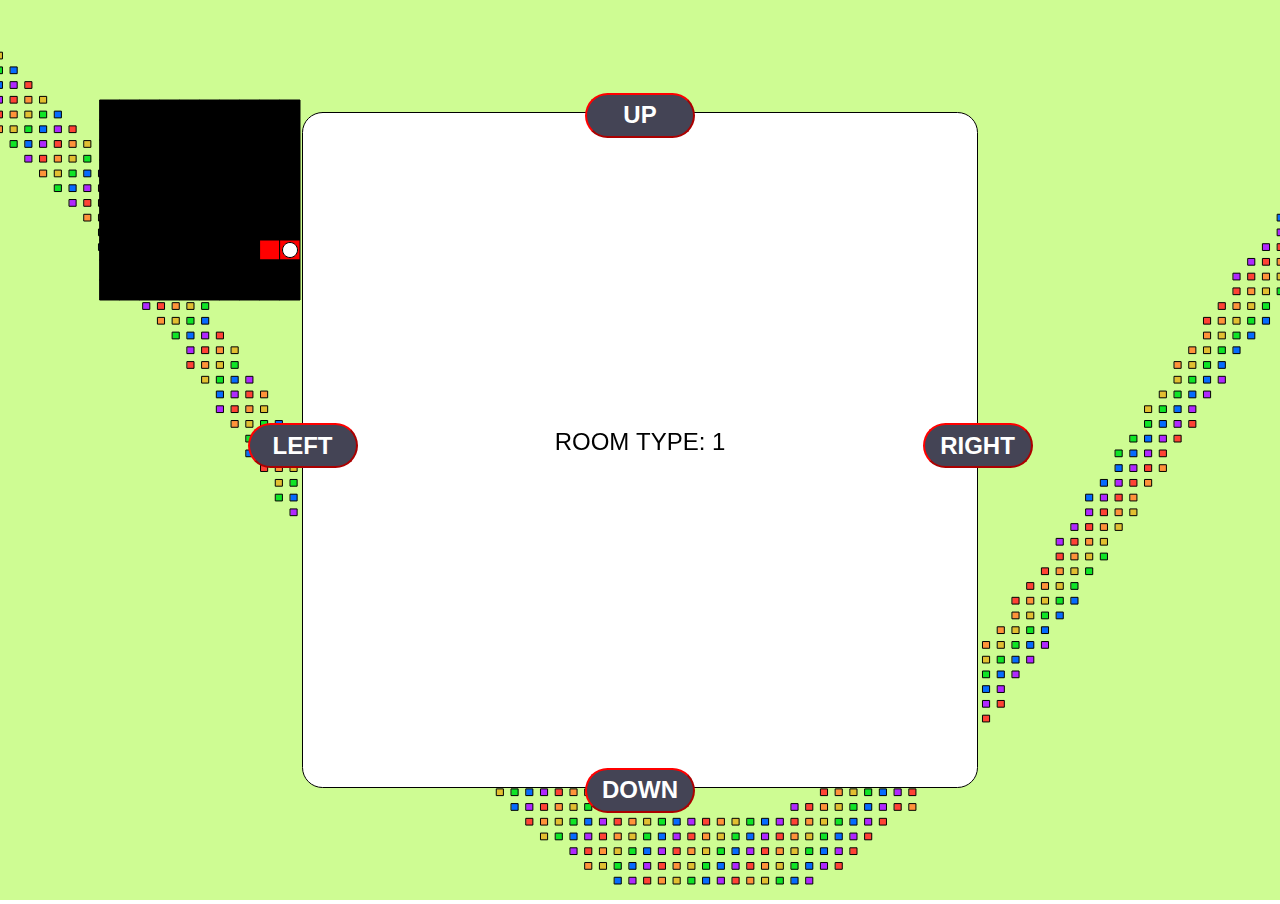
==== index.html @ be102f62 "prevented scrolling(properly)" ====
<!DOCTYPE html>
<html lang="">

<head>
  <meta charset="utf-8">
  <meta name="viewport" content="width=device-width, initial-scale=1.0">
  <title>++.js</title>
  <link rel="stylesheet" href="style.css">
  <script src="./p5js/p5.js"></script>
  <script src="./p5js/addons/p5.sound.min.js"></script>
  <script src="sketch.js"></script>
</head>

<body>
</body>

</html>
---- style.css ----
body {
    padding: 0;
    margin: 0;
    overflow: hidden;
}

button {
    height: 45px;
    width: 110px;
    text-transform: uppercase;
    font-family: Arial, Helvetica, sans-serif;
    font-weight: bold;
    font-size: 18pt;
    background-color: #445;
    border-radius: 2em;
    border-color: red;
    color: #FFF;
}

text {
    text-transform: uppercase;
    font-family: Arial, Helvetica, sans-serif;
    font-weight: bold;
}
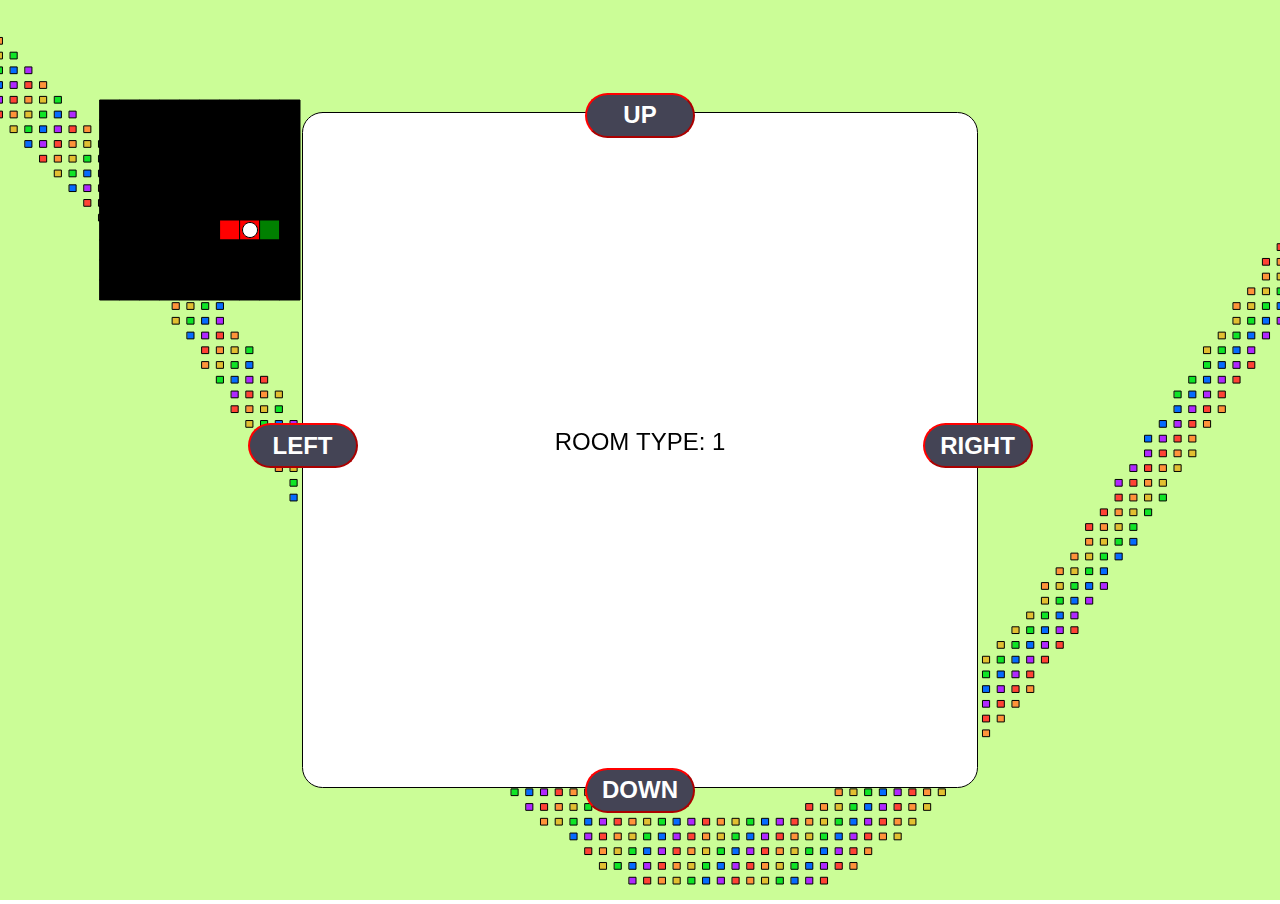
==== commit 1b880cf4: "Separated into Multiple Files" ====
--- a/index.html
+++ b/index.html
@@ -2,13 +2,23 @@
 <html lang="">
 
 <head>
+
   <meta charset="utf-8">
   <meta name="viewport" content="width=device-width, initial-scale=1.0">
+
   <title>++.js</title>
-  <link rel="stylesheet" href="style.css">
+
   <script src="./p5js/p5.js"></script>
   <script src="./p5js/addons/p5.sound.min.js"></script>
+
+  <link rel="stylesheet" href="style.css">
+  
+  <script src="gui.js"></script>
+  <script src="setup.js"></script>
+  <script src="player.js"></script>
+
   <script src="sketch.js"></script>
+
 </head>
 
 <body>
--- a/style.css
+++ b/style.css
@@ -15,10 +15,4 @@
     border-radius: 2em;
     border-color: red;
     color: #FFF;
-}
-
-text {
-    text-transform: uppercase;
-    font-family: Arial, Helvetica, sans-serif;
-    font-weight: bold;
 }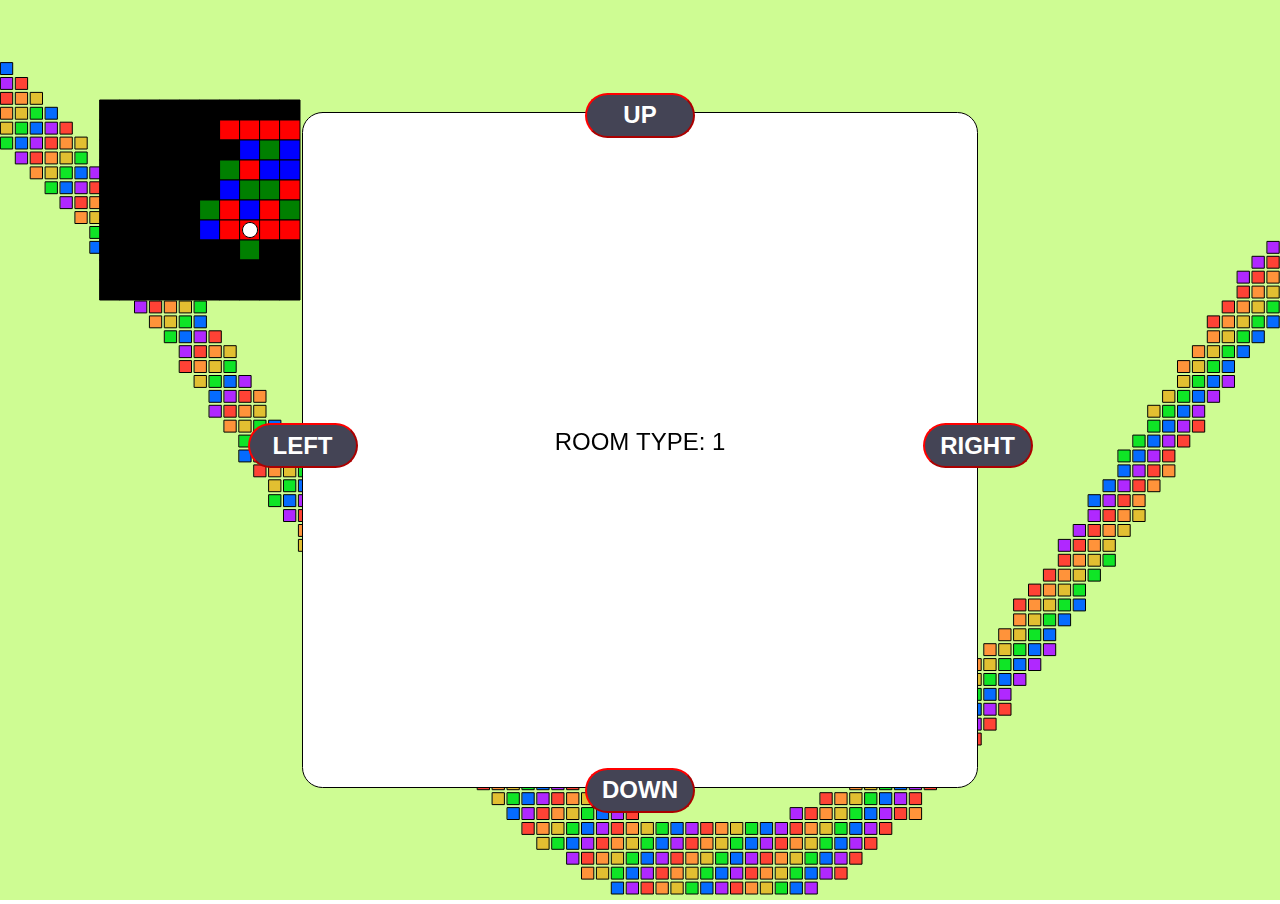
==== commit d7fd40ae: "Separated Keyboard Input into a Separate File" ====
--- a/index.html
+++ b/index.html
@@ -14,8 +14,9 @@
   <link rel="stylesheet" href="style.css">
   
   <script src="gui.js"></script>
+  <script src="input.js"></script>
+  <script src="player.js"></script>
   <script src="setup.js"></script>
-  <script src="player.js"></script>
 
   <script src="sketch.js"></script>
 
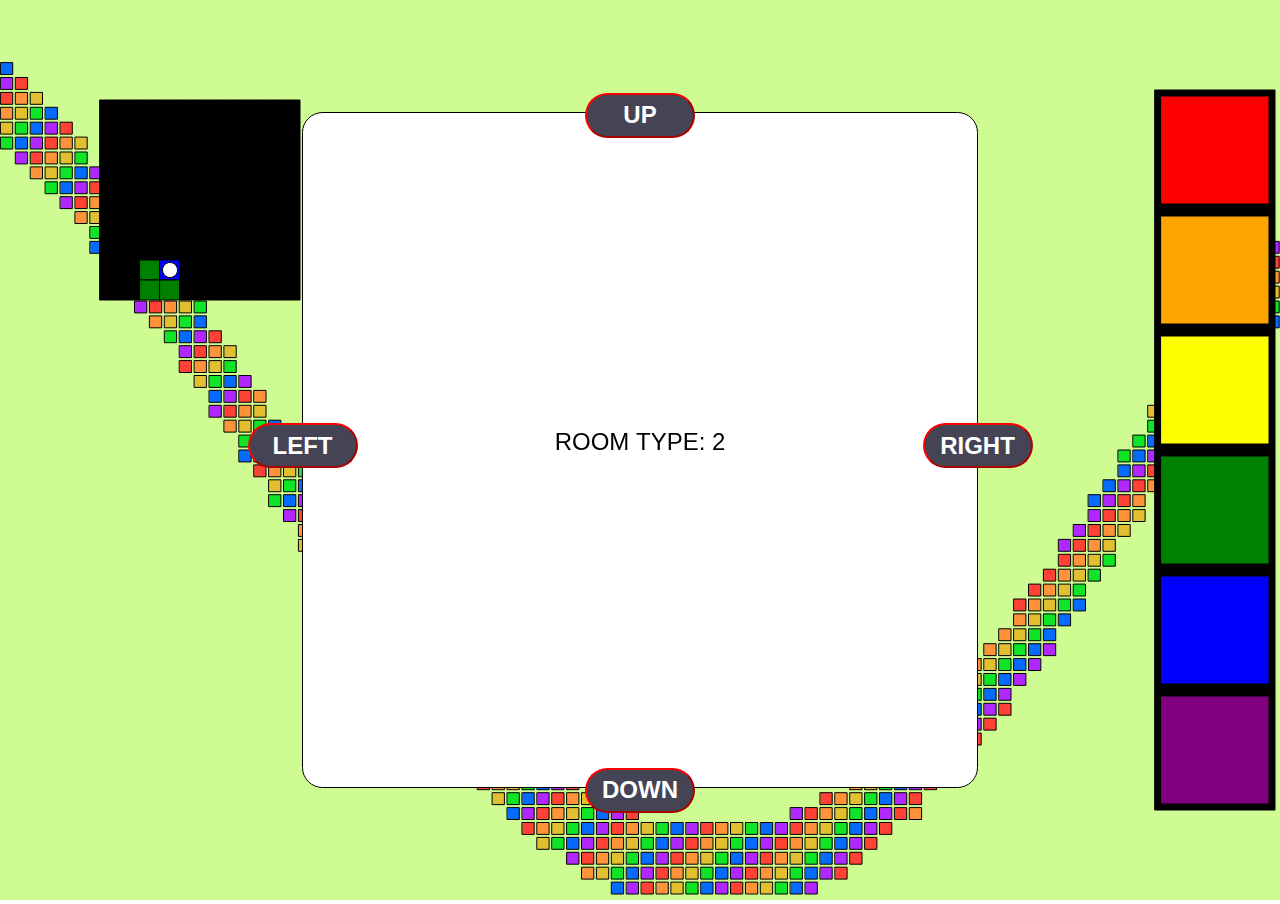
==== commit 3443302a: "Finalized File Separation and Created Gamestates" ====
--- a/index.html
+++ b/index.html
@@ -13,10 +13,11 @@
 
   <link rel="stylesheet" href="style.css">
   
+  <script src="gamestate.js"></script>
   <script src="gui.js"></script>
   <script src="input.js"></script>
+  <script src="level.js"></script>
   <script src="player.js"></script>
-  <script src="setup.js"></script>
 
   <script src="sketch.js"></script>
 
--- a/style.css
+++ b/style.css
@@ -15,4 +15,11 @@
     border-radius: 2em;
     border-color: red;
     color: #FFF;
+}
+
+
+text {
+    text-transform: uppercase;
+    font-family: Arial, Helvetica, sans-serif;
+    font-weight: bold;
 }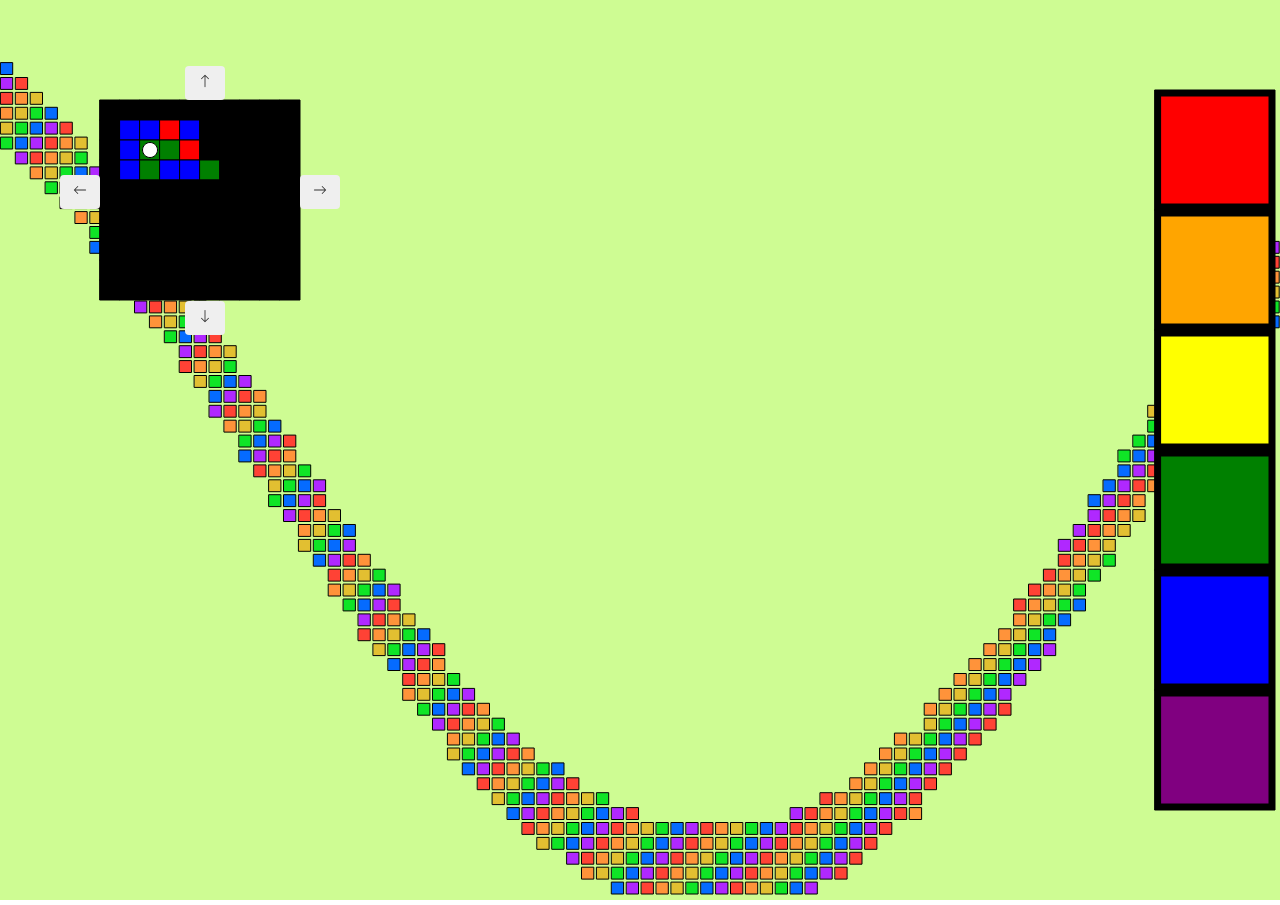
==== commit 41408c35: "moved buttons" ====
--- a/index.html
+++ b/index.html
@@ -10,8 +10,11 @@
 
   <script src="./p5js/p5.js"></script>
   <script src="./p5js/addons/p5.sound.min.js"></script>
+  <link rel="stylesheet" href="https://cdn.jsdelivr.net/npm/bootstrap@4.5.3/dist/css/bootstrap.min.css" integrity="sha384-TX8t27EcRE3e/ihU7zmQxVncDAy5uIKz4rEkgIXeMed4M0jlfIDPvg6uqKI2xXr2" crossorigin="anonymous">
+  <link rel="stylesheet" href="https://maxcdn.bootstrapcdn.com/bootstrap/3.3.7/css/bootstrap.min.css">
 
-  <link rel="stylesheet" href="style.css">
+    
+  <!-- <link rel="stylesheet" href="style.css"> -->
   
   <script src="gamestate.js"></script>
   <script src="gui.js"></script>
--- a/style.css
+++ b/style.css
@@ -4,7 +4,7 @@
     overflow: hidden;
 }
 
-button {
+/* button {
     height: 45px;
     width: 110px;
     text-transform: uppercase;
@@ -15,11 +15,8 @@
     border-radius: 2em;
     border-color: red;
     color: #FFF;
+} */
+
+button:focus {
+    outline:none;
 }
-
-
-text {
-    text-transform: uppercase;
-    font-family: Arial, Helvetica, sans-serif;
-    font-weight: bold;
-}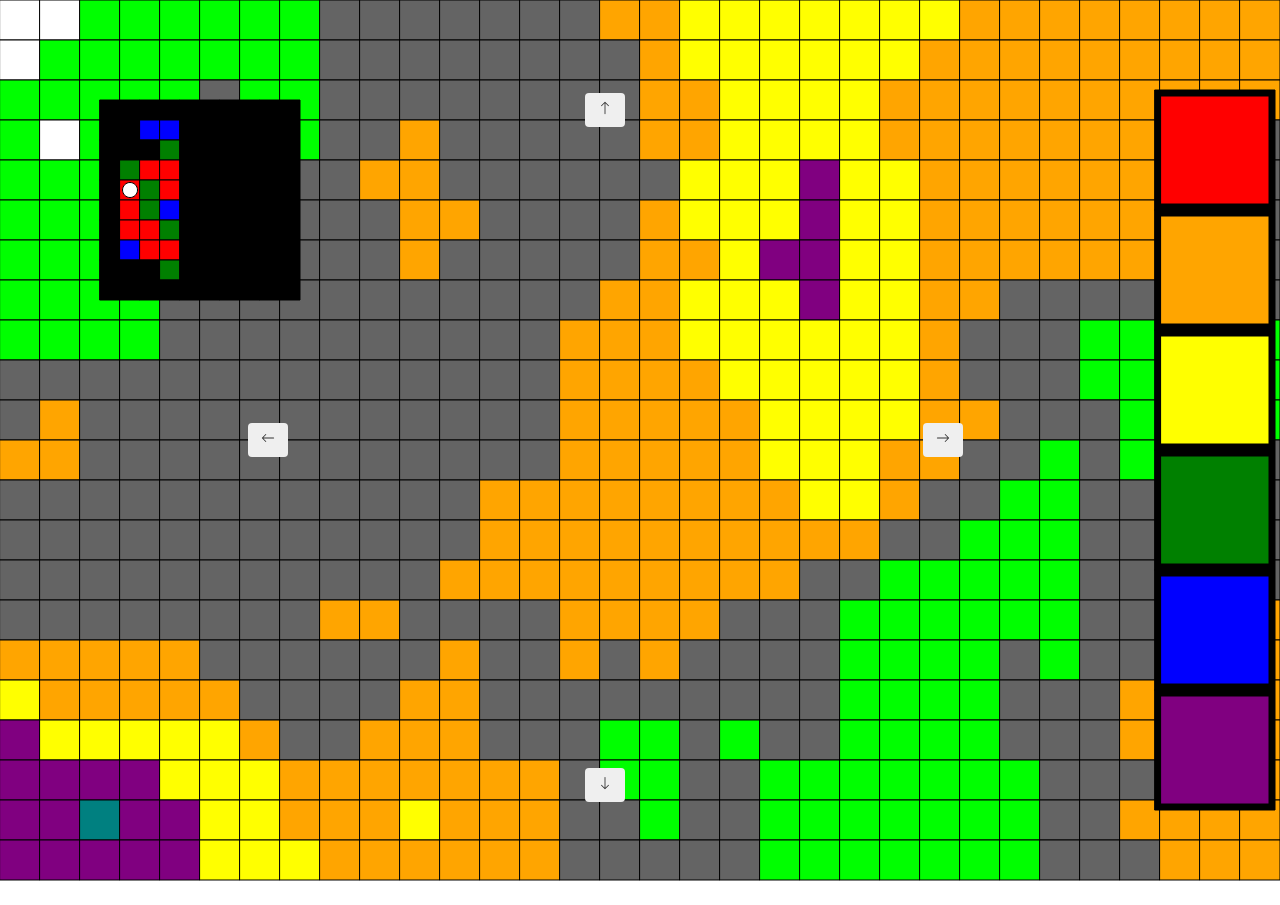
==== commit 3eaefb45: "removed scrolling" ====
--- a/index.html
+++ b/index.html
@@ -26,7 +26,7 @@
 
 </head>
 
-<body>
+<body style="overflow:hidden">
 </body>
 
 </html>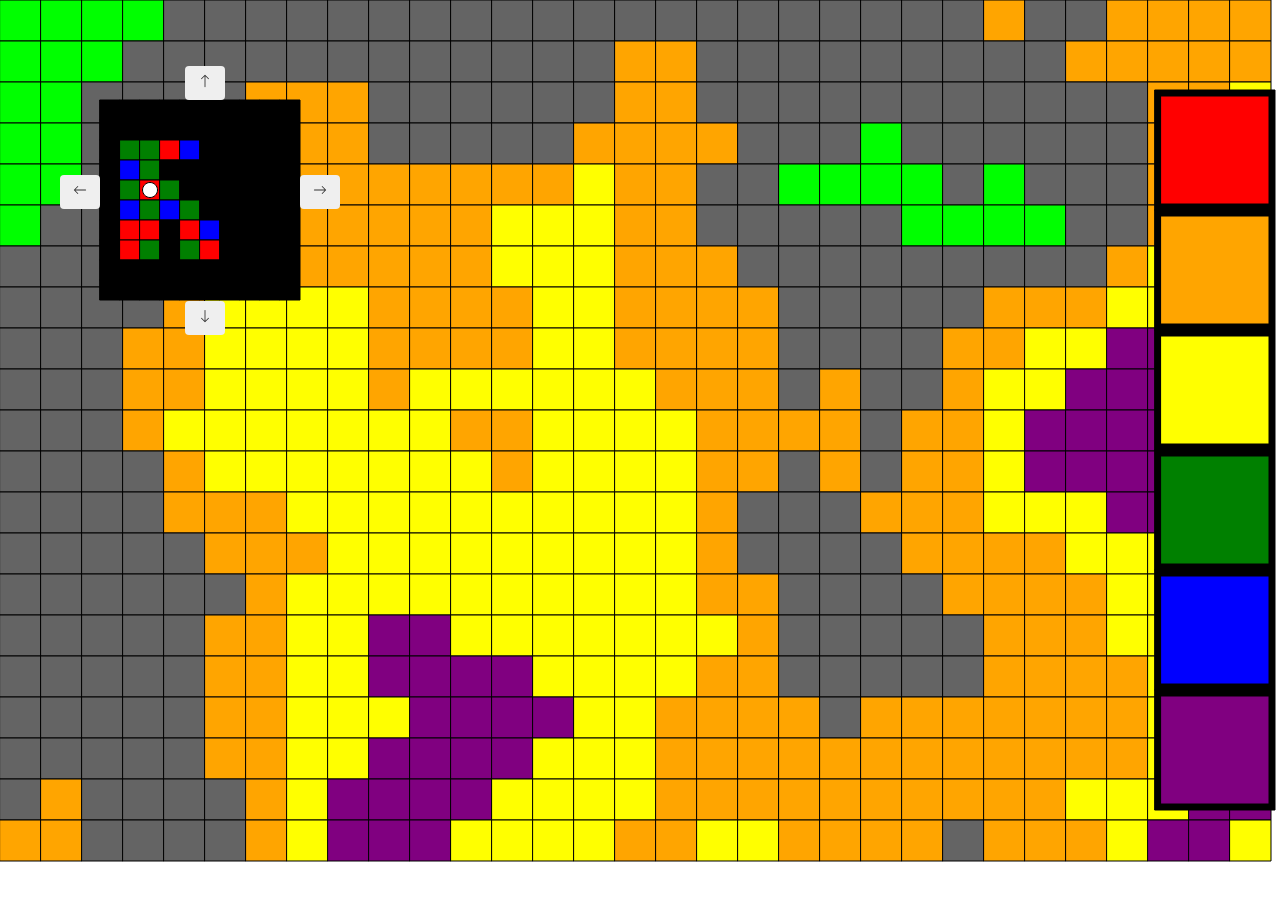
==== commit 93999748: "seeded level gen working" ====
--- a/index.html
+++ b/index.html
@@ -12,6 +12,7 @@
   <script src="./p5js/addons/p5.sound.min.js"></script>
   <link rel="stylesheet" href="https://cdn.jsdelivr.net/npm/bootstrap@4.5.3/dist/css/bootstrap.min.css" integrity="sha384-TX8t27EcRE3e/ihU7zmQxVncDAy5uIKz4rEkgIXeMed4M0jlfIDPvg6uqKI2xXr2" crossorigin="anonymous">
   <link rel="stylesheet" href="https://maxcdn.bootstrapcdn.com/bootstrap/3.3.7/css/bootstrap.min.css">
+  <link rel="stylesheet" href="style.css">
 
     
   <!-- <link rel="stylesheet" href="style.css"> -->
@@ -26,7 +27,7 @@
 
 </head>
 
-<body style="overflow:hidden">
+<body>
 </body>
 
 </html>--- a/style.css
+++ b/style.css
@@ -1,22 +1,8 @@
-body {
-    padding: 0;
-    margin: 0;
-    overflow: hidden;
-}
-
-/* button {
-    height: 45px;
-    width: 110px;
-    text-transform: uppercase;
-    font-family: Arial, Helvetica, sans-serif;
-    font-weight: bold;
-    font-size: 18pt;
-    background-color: #445;
-    border-radius: 2em;
-    border-color: red;
-    color: #FFF;
-} */
-
-button:focus {
-    outline:none;
-}
+html, body {
+    width: 100%;
+    height: 100%;
+    margin: 0px;
+    border: 0;
+    overflow: hidden; /*  Disable scrollbars */
+    display: block;  /* No floating content on sides */
+}--- a/style.css
+++ b/style.css
@@ -1,22 +1,8 @@
-body {
-    padding: 0;
-    margin: 0;
-    overflow: hidden;
-}
-
-/* button {
-    height: 45px;
-    width: 110px;
-    text-transform: uppercase;
-    font-family: Arial, Helvetica, sans-serif;
-    font-weight: bold;
-    font-size: 18pt;
-    background-color: #445;
-    border-radius: 2em;
-    border-color: red;
-    color: #FFF;
-} */
-
-button:focus {
-    outline:none;
-}
+html, body {
+    width: 100%;
+    height: 100%;
+    margin: 0px;
+    border: 0;
+    overflow: hidden; /*  Disable scrollbars */
+    display: block;  /* No floating content on sides */
+}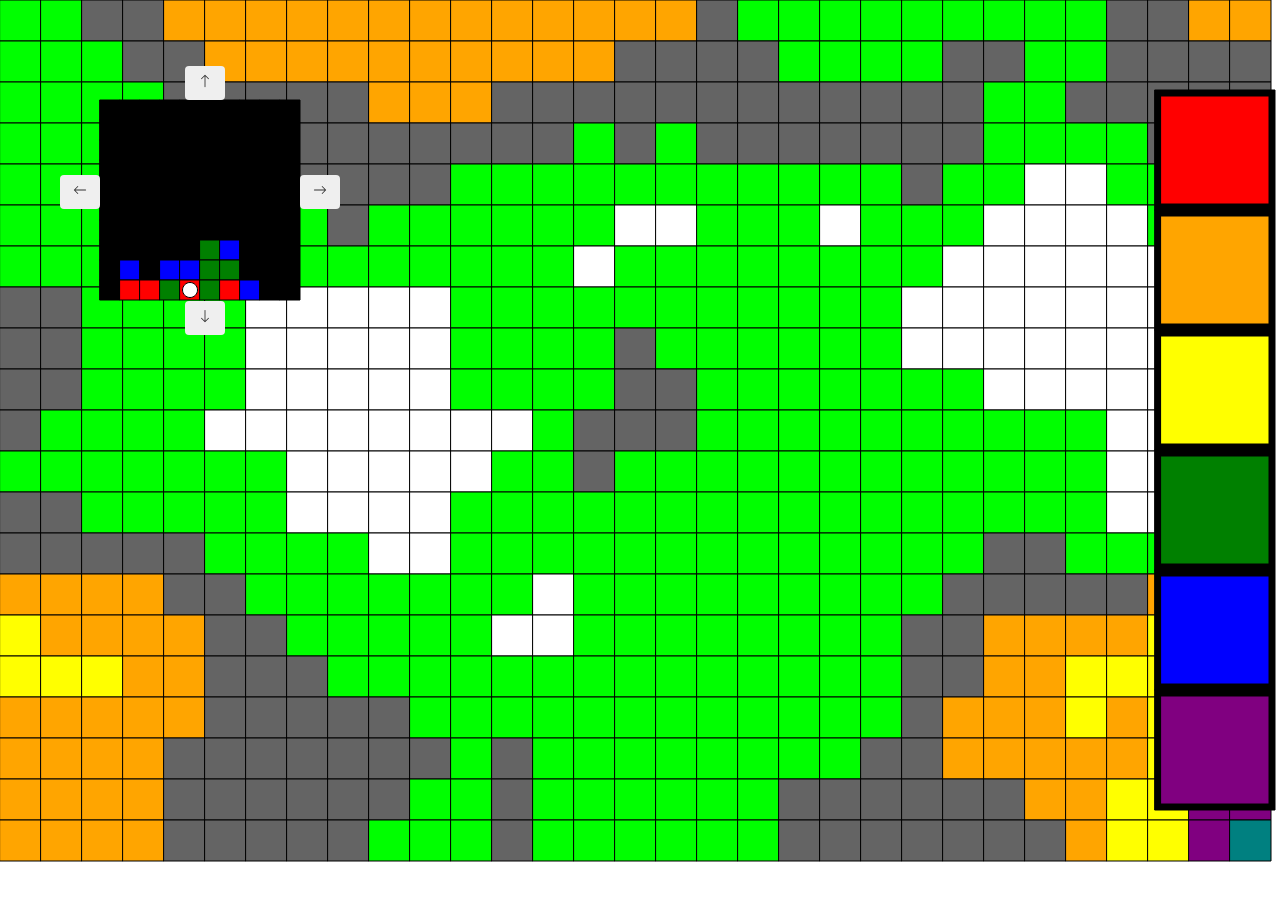
==== commit a7daadba: "Merge pull request #6 from TheGorlox/simon" ====
--- a/index.html
+++ b/index.html
@@ -27,7 +27,7 @@
 
 </head>
 
-<body>
+<body style="overflow:hidden">
 </body>
 
 </html>